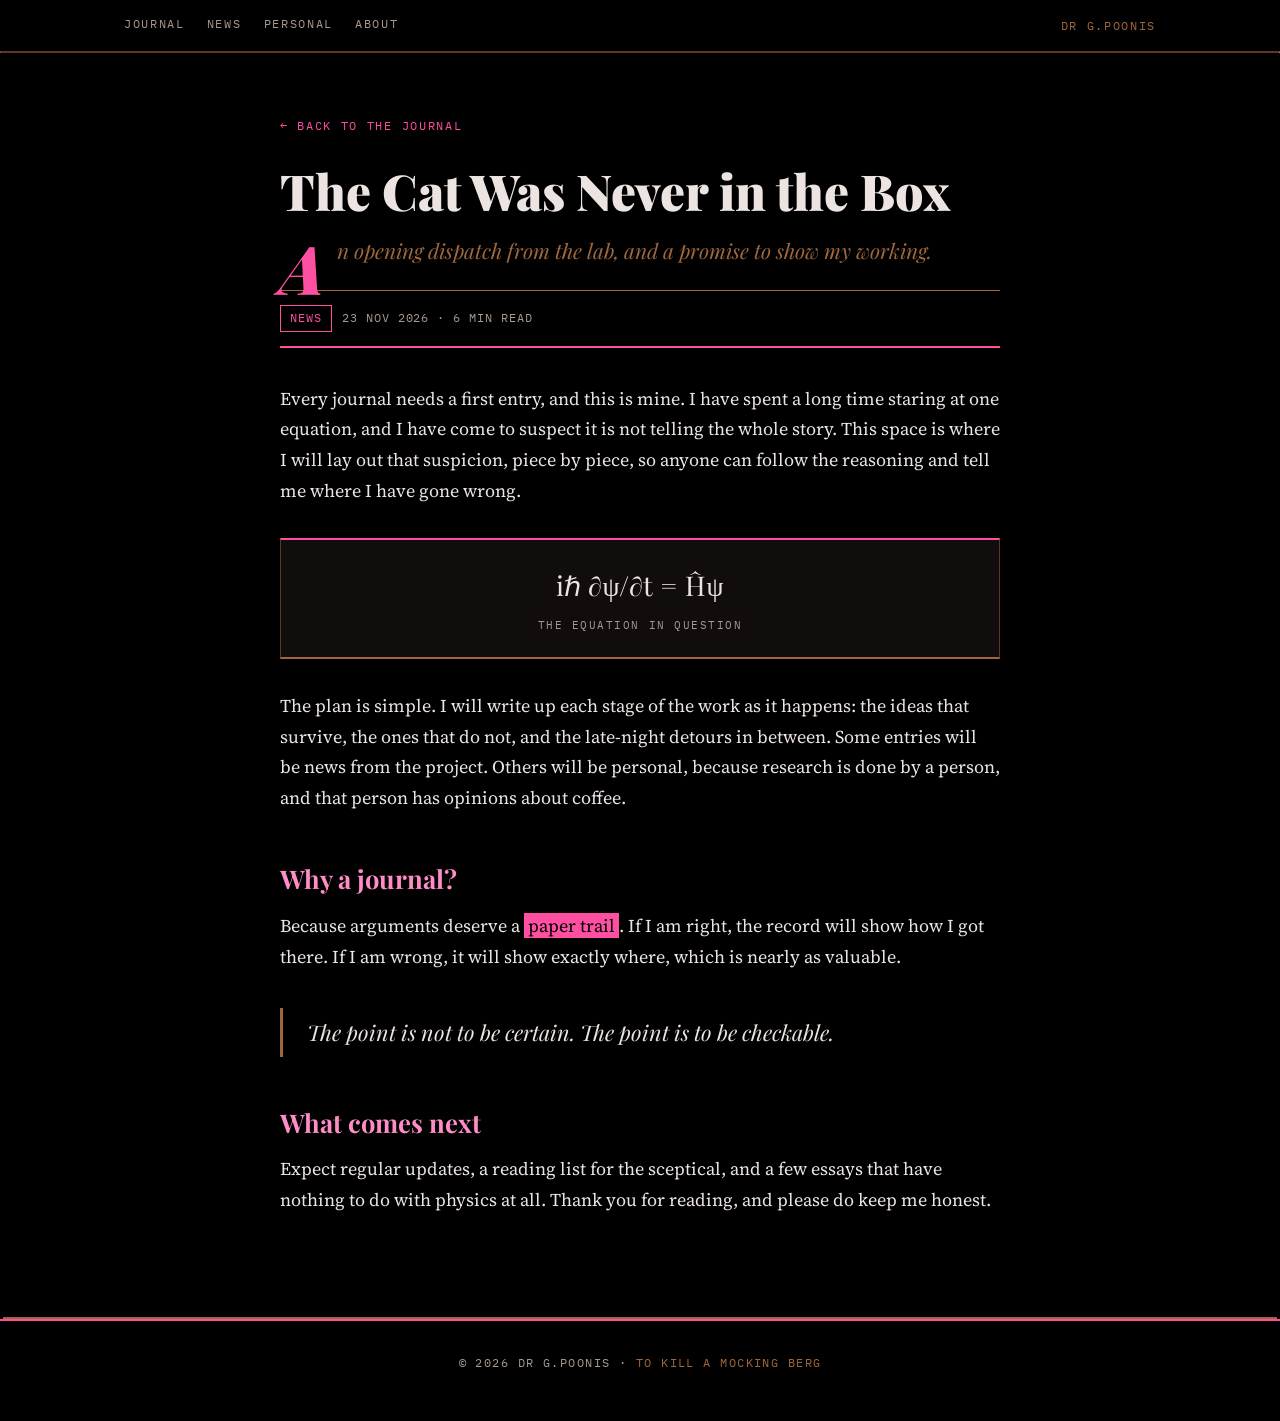
==== post-1.html @ e2e48cc7 "Add files via upload" ====
<!DOCTYPE html>
<html lang="en">
<head>
  <meta charset="UTF-8">
  <meta name="viewport" content="width=device-width, initial-scale=1">
  <title>The Cat Was Never in the Box | Dr G.Poonis - To Kill a Mocking Berg</title>
  <meta name="description" content="An opening dispatch from the lab.">
  <link rel="preconnect" href="https://fonts.googleapis.com">
  <link rel="preconnect" href="https://fonts.gstatic.com" crossorigin>
  <link href="https://fonts.googleapis.com/css2?family=IBM+Plex+Mono:wght@400;500&family=Playfair+Display:ital,wght@0,700;0,900;1,400&family=Source+Serif+4:ital,wght@0,400;0,600;1,400&display=swap" rel="stylesheet">
  <link rel="stylesheet" href="style.css">
</head>
<body>

  <div class="topbar">
    <div class="wrap">
      <nav>
        <a href="index.html">Journal</a>
        <a href="index.html#posts">News</a>
        <a href="index.html#posts">Personal</a>
        <a href="index.html#about">About</a>
      </nav>
      <span class="date">Dr G.Poonis</span>
    </div>
  </div>
  <hr class="rule thin">

  <main class="wrap">
    <article class="article">
      <a class="back" href="index.html">&larr; Back to the journal</a>

      <h1>The Cat Was Never in the Box</h1>
      <p class="lede">An opening dispatch from the lab, and a promise to show my working.</p>

      <div class="meta byline"><span class="tag news">News</span>23 Nov 2026 &middot; 6 min read</div>

      <!-- NOTE: This is placeholder text. Replace it with your own writing. -->
      <p>Every journal needs a first entry, and this is mine. I have spent a long time staring at one equation, and I have come to suspect it is not telling the whole story. This space is where I will lay out that suspicion, piece by piece, so anyone can follow the reasoning and tell me where I have gone wrong.</p>

      <div class="equation">
        i&hbar; &part;&psi;/&part;t = Ĥ&psi;
        <small>The equation in question</small>
      </div>

      <p>The plan is simple. I will write up each stage of the work as it happens: the ideas that survive, the ones that do not, and the late-night detours in between. Some entries will be news from the project. Others will be personal, because research is done by a person, and that person has opinions about coffee.</p>

      <h2>Why a journal?</h2>

      <p>Because arguments deserve a <mark>paper trail</mark>. If I am right, the record will show how I got there. If I am wrong, it will show exactly where, which is nearly as valuable.</p>

      <blockquote>
        The point is not to be certain. The point is to be checkable.
      </blockquote>

      <h2>What comes next</h2>

      <p>Expect regular updates, a reading list for the sceptical, and a few essays that have nothing to do with physics at all. Thank you for reading, and please do keep me honest.</p>
    </article>
  </main>

  <footer>
    <div class="wrap">
      &copy; <span id="year"></span> Dr G.Poonis &middot; <a href="index.html">To Kill a Mocking Berg</a>
    </div>
  </footer>

  <script>document.getElementById('year').textContent = new Date().getFullYear();</script>
</body>
</html>
---- style.css ----
:root {
  --bg: #000000;
  --bg-soft: #0c0a0a;
  --panel: #120d0d;
  --text: #ece4e1;
  --muted: #a8998f;
  --pink: #ff4fa3;
  --pink-soft: #ff8cc6;
  --brown: #a0673c;
  --brown-deep: #5c3a21;
  --serif: "Playfair Display", Georgia, "Times New Roman", serif;
  --body: "Source Serif 4", Georgia, serif;
  --mono: "IBM Plex Mono", ui-monospace, Menlo, Consolas, monospace;
}

* { box-sizing: border-box; }

html { scroll-behavior: smooth; }

body {
  margin: 0;
  background: var(--bg);
  color: var(--text);
  font-family: var(--body);
  font-size: 18px;
  line-height: 1.7;
  -webkit-font-smoothing: antialiased;
}

a { color: var(--pink); text-decoration: none; }
a:hover { color: var(--pink-soft); }

::selection { background: var(--pink); color: #000; }

.wrap { max-width: 1080px; margin: 0 auto; padding: 0 24px; }

/* ---------- top bar ---------- */
.topbar {
  border-bottom: 1px solid var(--brown-deep);
  font-family: var(--mono);
  font-size: 12px;
  letter-spacing: 0.14em;
  text-transform: uppercase;
}
.topbar .wrap {
  display: flex;
  justify-content: space-between;
  align-items: center;
  padding-top: 14px;
  padding-bottom: 14px;
  gap: 16px;
  flex-wrap: wrap;
}
.topbar nav { display: flex; gap: 22px; flex-wrap: wrap; }
.topbar nav a { color: var(--muted); padding-bottom: 2px; border-bottom: 1px solid transparent; }
.topbar nav a:hover,
.topbar nav a.active { color: var(--pink); border-bottom-color: var(--pink); }
.topbar .date { color: var(--brown); }

/* ---------- masthead ---------- */
.masthead { text-align: center; padding: 64px 0 40px; }
.masthead h1 {
  font-family: var(--serif);
  font-weight: 900;
  font-size: clamp(2.2rem, 6vw, 4.2rem);
  line-height: 1.1;
  margin: 0;
  letter-spacing: -0.01em;
}
.masthead h1 .author { color: var(--pink); }
.masthead h1 .dash { color: var(--brown); margin: 0 0.15em; }
.masthead .subtitle {
  font-family: var(--serif);
  font-style: italic;
  font-size: clamp(1.1rem, 2.4vw, 1.5rem);
  color: var(--brown);
  margin: 14px 0 0;
}

.rule {
  height: 7px;
  border-top: 2px solid var(--pink);
  border-bottom: 1px solid var(--brown);
  margin: 0;
}
.rule.thin { height: 0; border-top: 1px solid var(--brown-deep); border-bottom: 0; }

/* ---------- layout ---------- */
.layout {
  display: grid;
  grid-template-columns: minmax(0, 1fr) 280px;
  gap: 56px;
  padding: 48px 0 72px;
}

.section-label {
  font-family: var(--mono);
  font-size: 12px;
  letter-spacing: 0.18em;
  text-transform: uppercase;
  color: var(--pink);
  margin: 0 0 20px;
  display: flex;
  align-items: center;
  gap: 14px;
}
.section-label::after { content: ""; flex: 1; height: 1px; background: var(--brown-deep); }

/* ---------- featured ---------- */
.featured {
  border: 1px solid var(--brown-deep);
  border-left: 4px solid var(--pink);
  background: linear-gradient(135deg, var(--panel), var(--bg));
  padding: 32px;
  margin-bottom: 48px;
}
.featured h2 {
  font-family: var(--serif);
  font-size: clamp(1.6rem, 3.4vw, 2.3rem);
  line-height: 1.2;
  margin: 8px 0 14px;
}
.featured h2 a { color: var(--text); }
.featured h2 a:hover { color: var(--pink); }

.meta {
  font-family: var(--mono);
  font-size: 12px;
  letter-spacing: 0.08em;
  text-transform: uppercase;
  color: var(--muted);
}
.tag {
  display: inline-block;
  padding: 2px 9px;
  border: 1px solid var(--brown);
  color: var(--brown);
  margin-right: 10px;
}
.tag.news { border-color: var(--pink); color: var(--pink); }

.readmore {
  display: inline-block;
  margin-top: 6px;
  font-family: var(--mono);
  font-size: 13px;
  letter-spacing: 0.1em;
  text-transform: uppercase;
  border-bottom: 1px solid var(--pink);
  padding-bottom: 2px;
}

/* ---------- filters ---------- */
.filters { display: flex; gap: 10px; margin-bottom: 8px; flex-wrap: wrap; }
.filters button {
  background: transparent;
  color: var(--muted);
  border: 1px solid var(--brown-deep);
  font-family: var(--mono);
  font-size: 12px;
  letter-spacing: 0.1em;
  text-transform: uppercase;
  padding: 7px 14px;
  cursor: pointer;
  transition: all 0.15s;
}
.filters button:hover { border-color: var(--pink); color: var(--pink); }
.filters button.on { background: var(--pink); border-color: var(--pink); color: #000; }

/* ---------- post list ---------- */
.post {
  padding: 28px 0;
  border-bottom: 1px solid var(--brown-deep);
}
.post:last-child { border-bottom: 0; }
.post h3 {
  font-family: var(--serif);
  font-size: 1.55rem;
  line-height: 1.25;
  margin: 10px 0 8px;
}
.post h3 a { color: var(--text); }
.post h3 a:hover { color: var(--pink); }
.post p { margin: 0; color: #cfc4bf; }
.post[hidden] { display: none; }

/* ---------- sidebar ---------- */
.side-block {
  border-top: 2px solid var(--pink);
  border-bottom: 1px solid var(--brown);
  padding: 20px 0 22px;
  margin-bottom: 32px;
}
.side-block h4 {
  font-family: var(--mono);
  font-size: 12px;
  letter-spacing: 0.18em;
  text-transform: uppercase;
  color: var(--brown);
  margin: 0 0 12px;
}
.side-block p { font-size: 15px; margin: 0; color: #cfc4bf; line-height: 1.6; }
.side-block ul { list-style: none; margin: 0; padding: 0; font-size: 15px; }
.side-block li { padding: 7px 0; border-bottom: 1px dashed var(--brown-deep); }
.side-block li:last-child { border-bottom: 0; }
.side-block li span { float: right; color: var(--brown); font-family: var(--mono); font-size: 12px; }

/* ---------- article page ---------- */
.article { max-width: 720px; margin: 0 auto; padding: 56px 0 80px; }
.article .back {
  font-family: var(--mono);
  font-size: 12px;
  letter-spacing: 0.14em;
  text-transform: uppercase;
}
.article h1 {
  font-family: var(--serif);
  font-weight: 900;
  font-size: clamp(2rem, 5vw, 3.1rem);
  line-height: 1.15;
  margin: 22px 0 14px;
}
.article .lede {
  font-family: var(--serif);
  font-style: italic;
  font-size: 1.3rem;
  color: var(--brown);
  margin: 0 0 22px;
}
.article .byline { padding: 14px 0; border-top: 1px solid var(--brown); border-bottom: 2px solid var(--pink); margin-bottom: 36px; }
.article h2 {
  font-family: var(--serif);
  font-size: 1.6rem;
  margin: 44px 0 10px;
  color: var(--pink-soft);
}
.article p { margin: 0 0 1.3em; }
.article p:first-of-type::first-letter {
  font-family: var(--serif);
  font-weight: 900;
  float: left;
  font-size: 4.2rem;
  line-height: 0.85;
  padding: 6px 12px 0 0;
  color: var(--pink);
}
.article blockquote {
  margin: 36px 0;
  padding: 6px 0 6px 24px;
  border-left: 3px solid var(--brown);
  font-family: var(--serif);
  font-style: italic;
  font-size: 1.35rem;
  color: var(--text);
}
.article mark { background: var(--pink); color: #000; padding: 0 4px; }
.equation {
  text-align: center;
  font-family: var(--serif);
  font-size: 1.7rem;
  padding: 22px;
  margin: 32px 0;
  border: 1px solid var(--brown-deep);
  border-top: 2px solid var(--pink);
  border-bottom: 2px solid var(--brown);
  background: var(--panel);
}
.equation small { display: block; font-family: var(--mono); font-size: 11px; letter-spacing: 0.14em; text-transform: uppercase; color: var(--muted); margin-top: 8px; }
.equation s { color: var(--brown); text-decoration-color: var(--pink); text-decoration-thickness: 2px; }

/* ---------- footer ---------- */
footer {
  border-top: 2px solid var(--pink);
  box-shadow: 0 -5px 0 -3px var(--brown);
  padding: 32px 0 48px;
  text-align: center;
  font-family: var(--mono);
  font-size: 12px;
  letter-spacing: 0.12em;
  text-transform: uppercase;
  color: var(--muted);
}
footer a { color: var(--brown); }
footer a:hover { color: var(--pink); }

/* ---------- responsive ---------- */
@media (max-width: 860px) {
  .layout { grid-template-columns: 1fr; gap: 24px; }
  .masthead { padding: 44px 0 30px; }
  .featured { padding: 24px 20px; }
  body { font-size: 17px; }
}
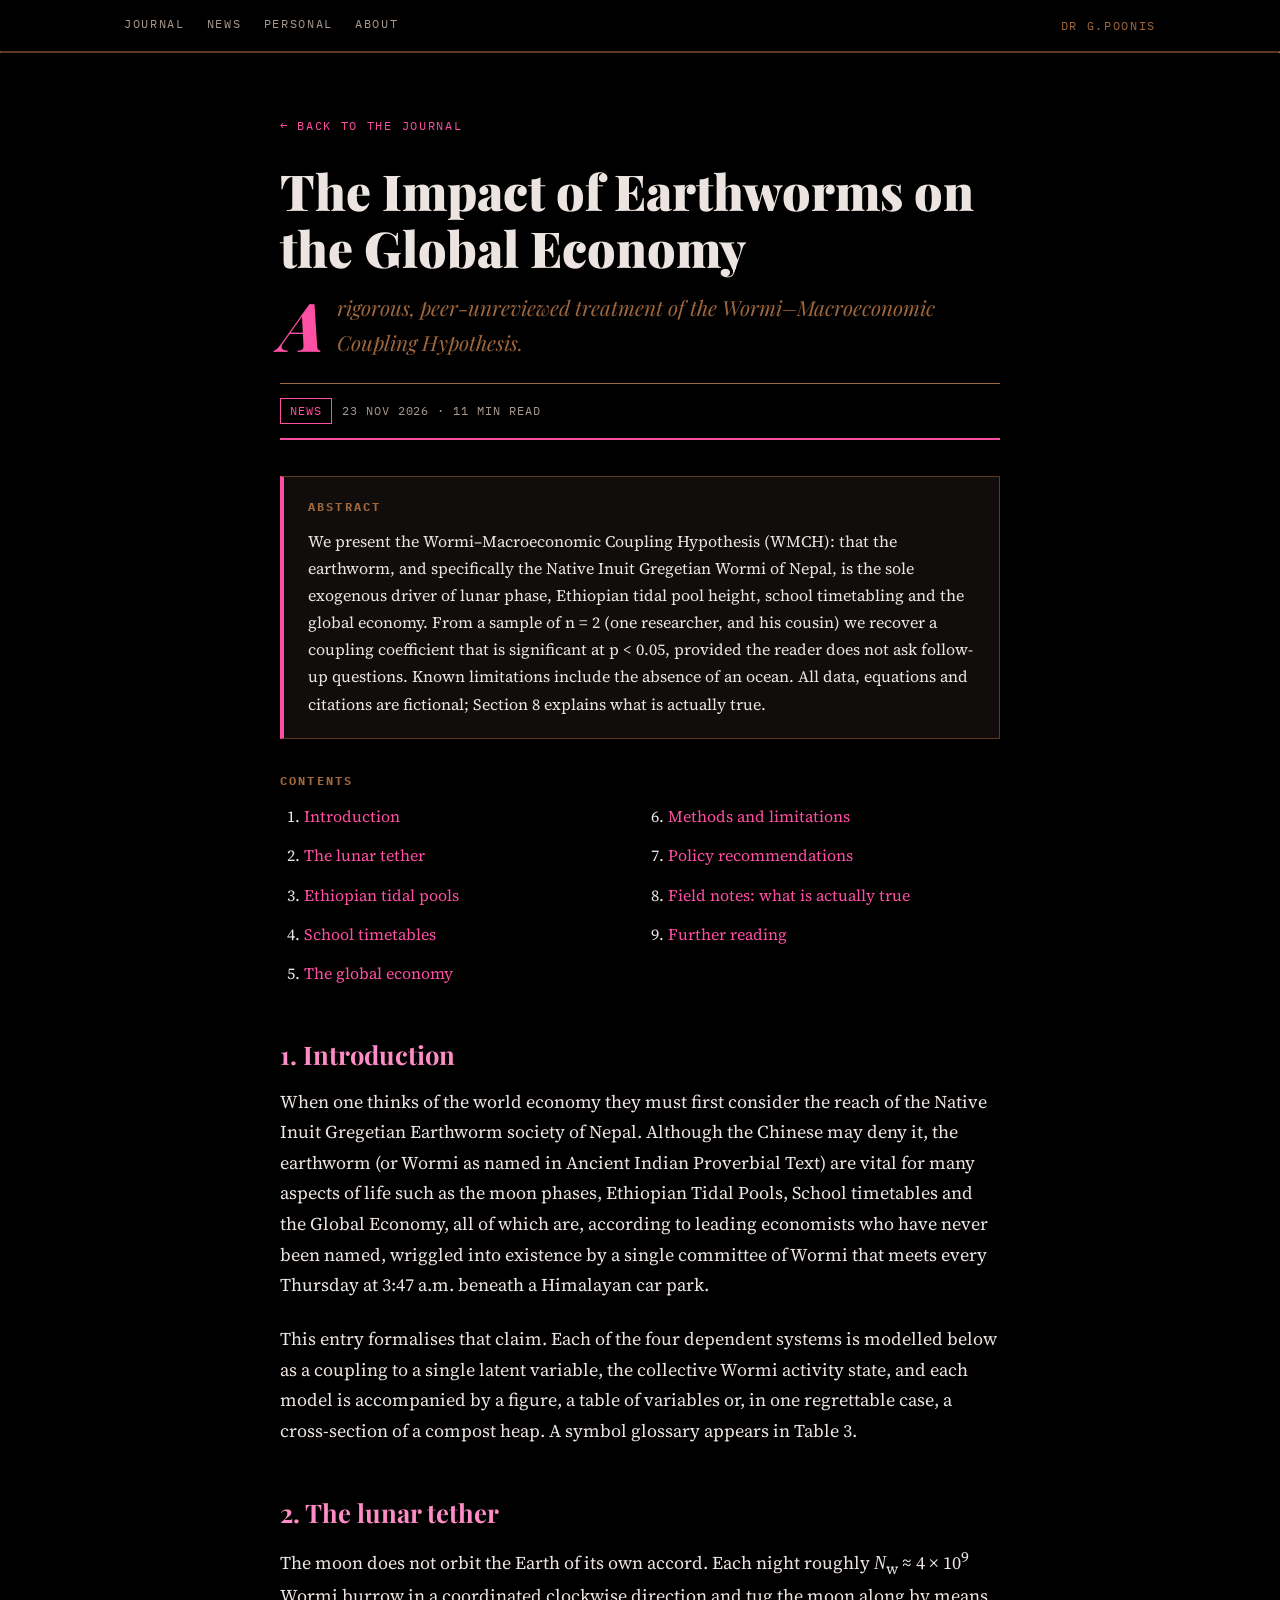
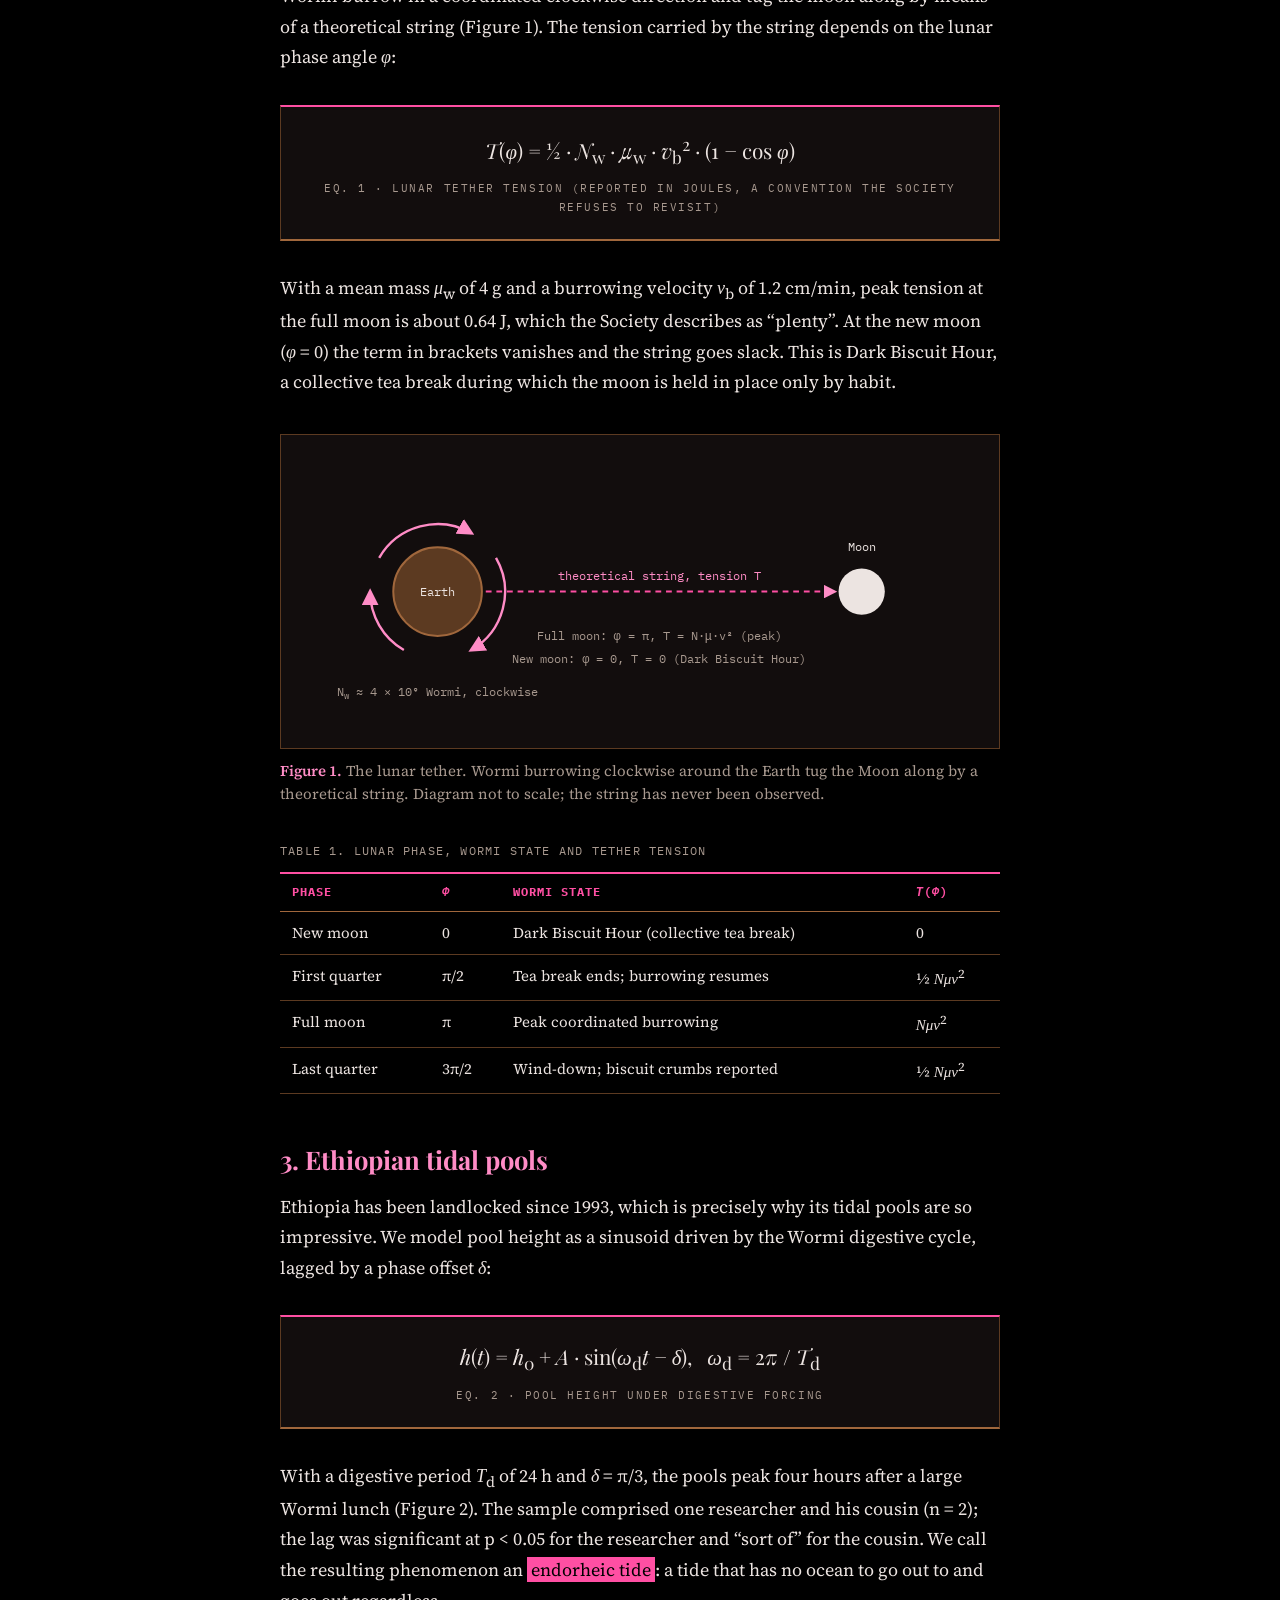
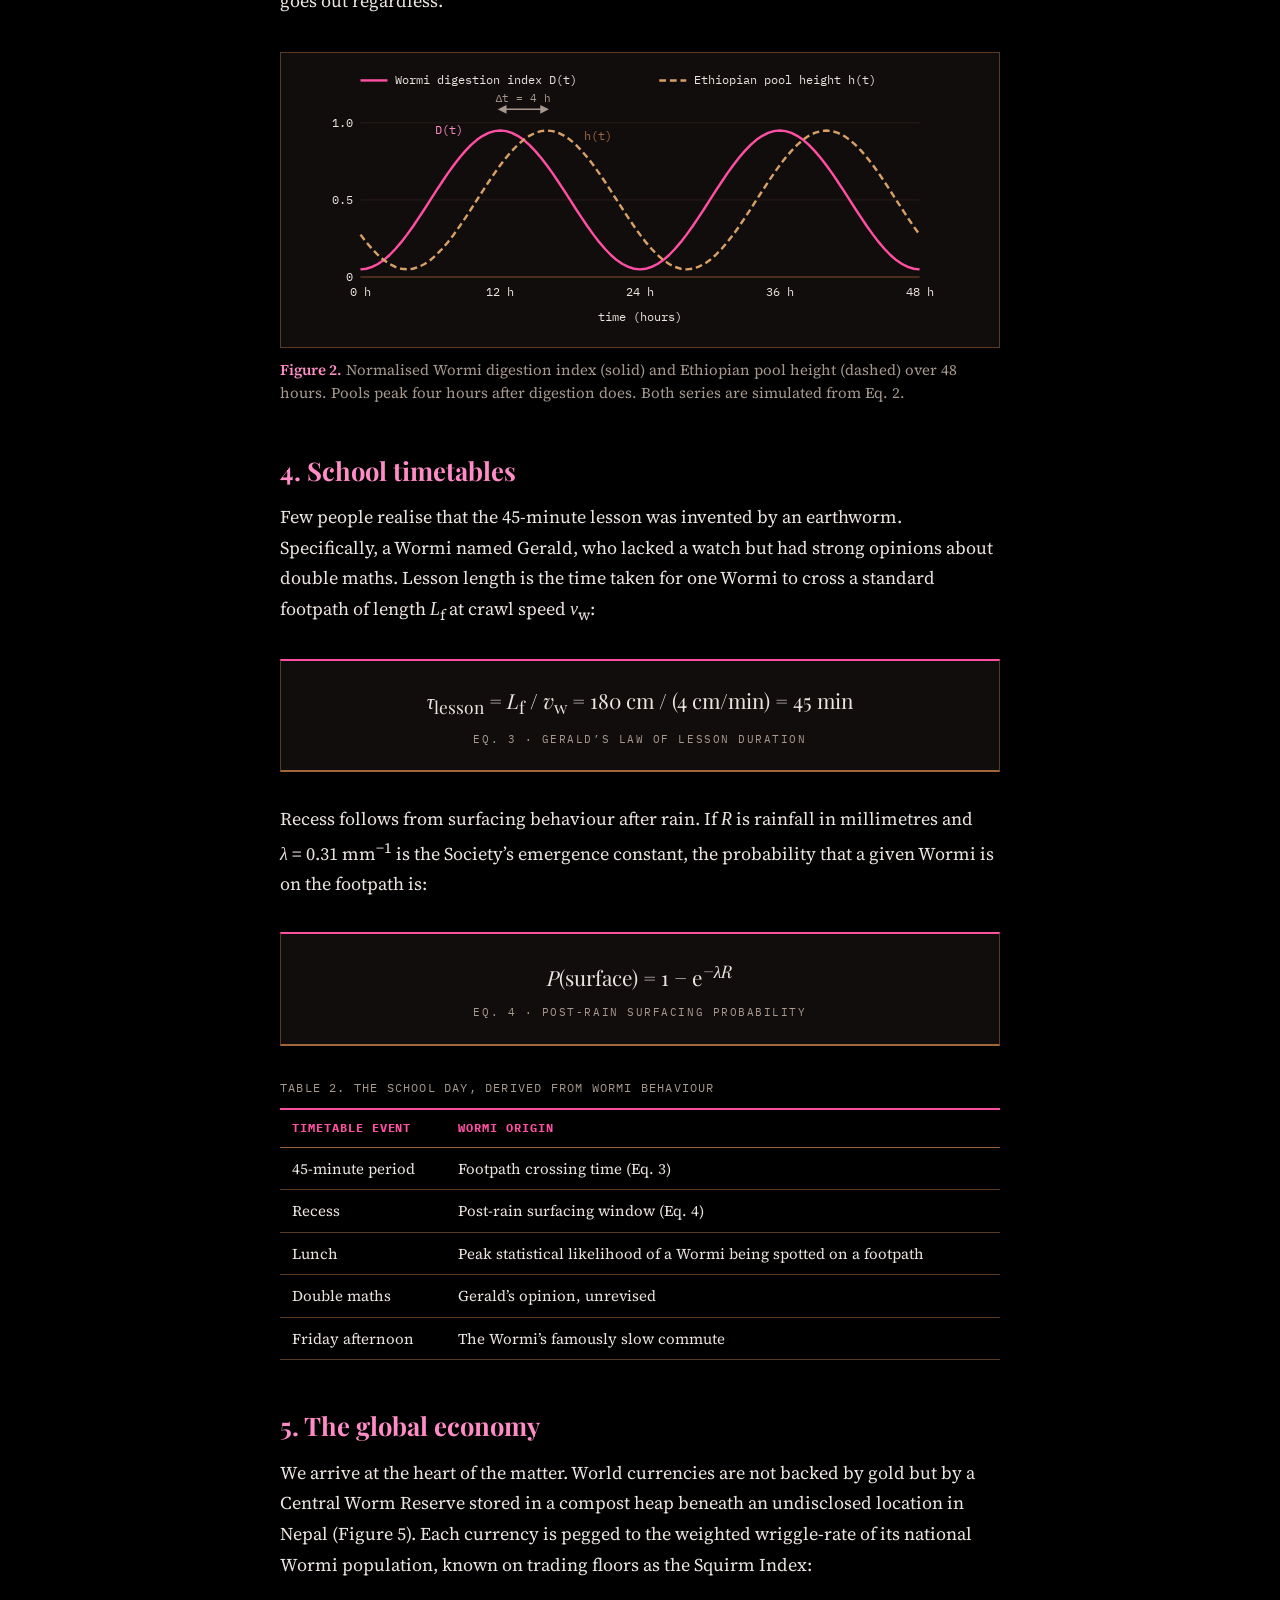
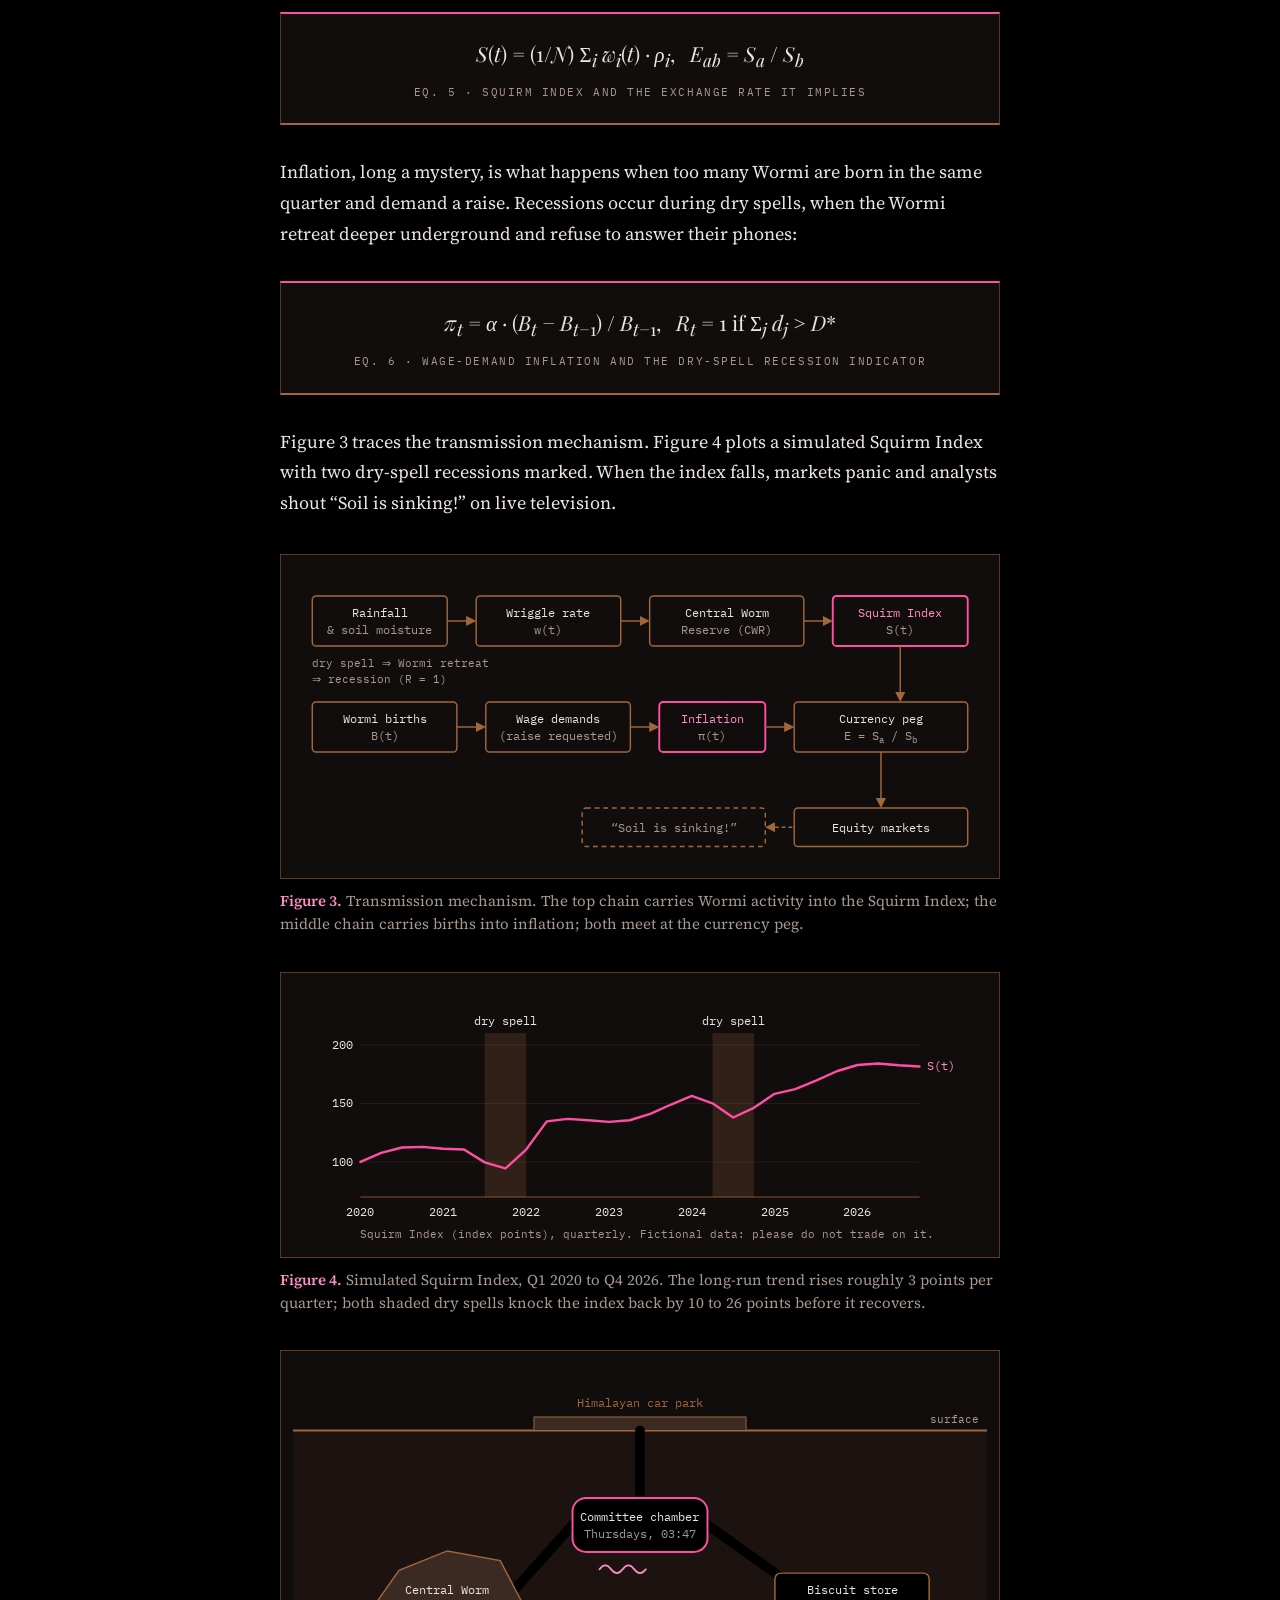
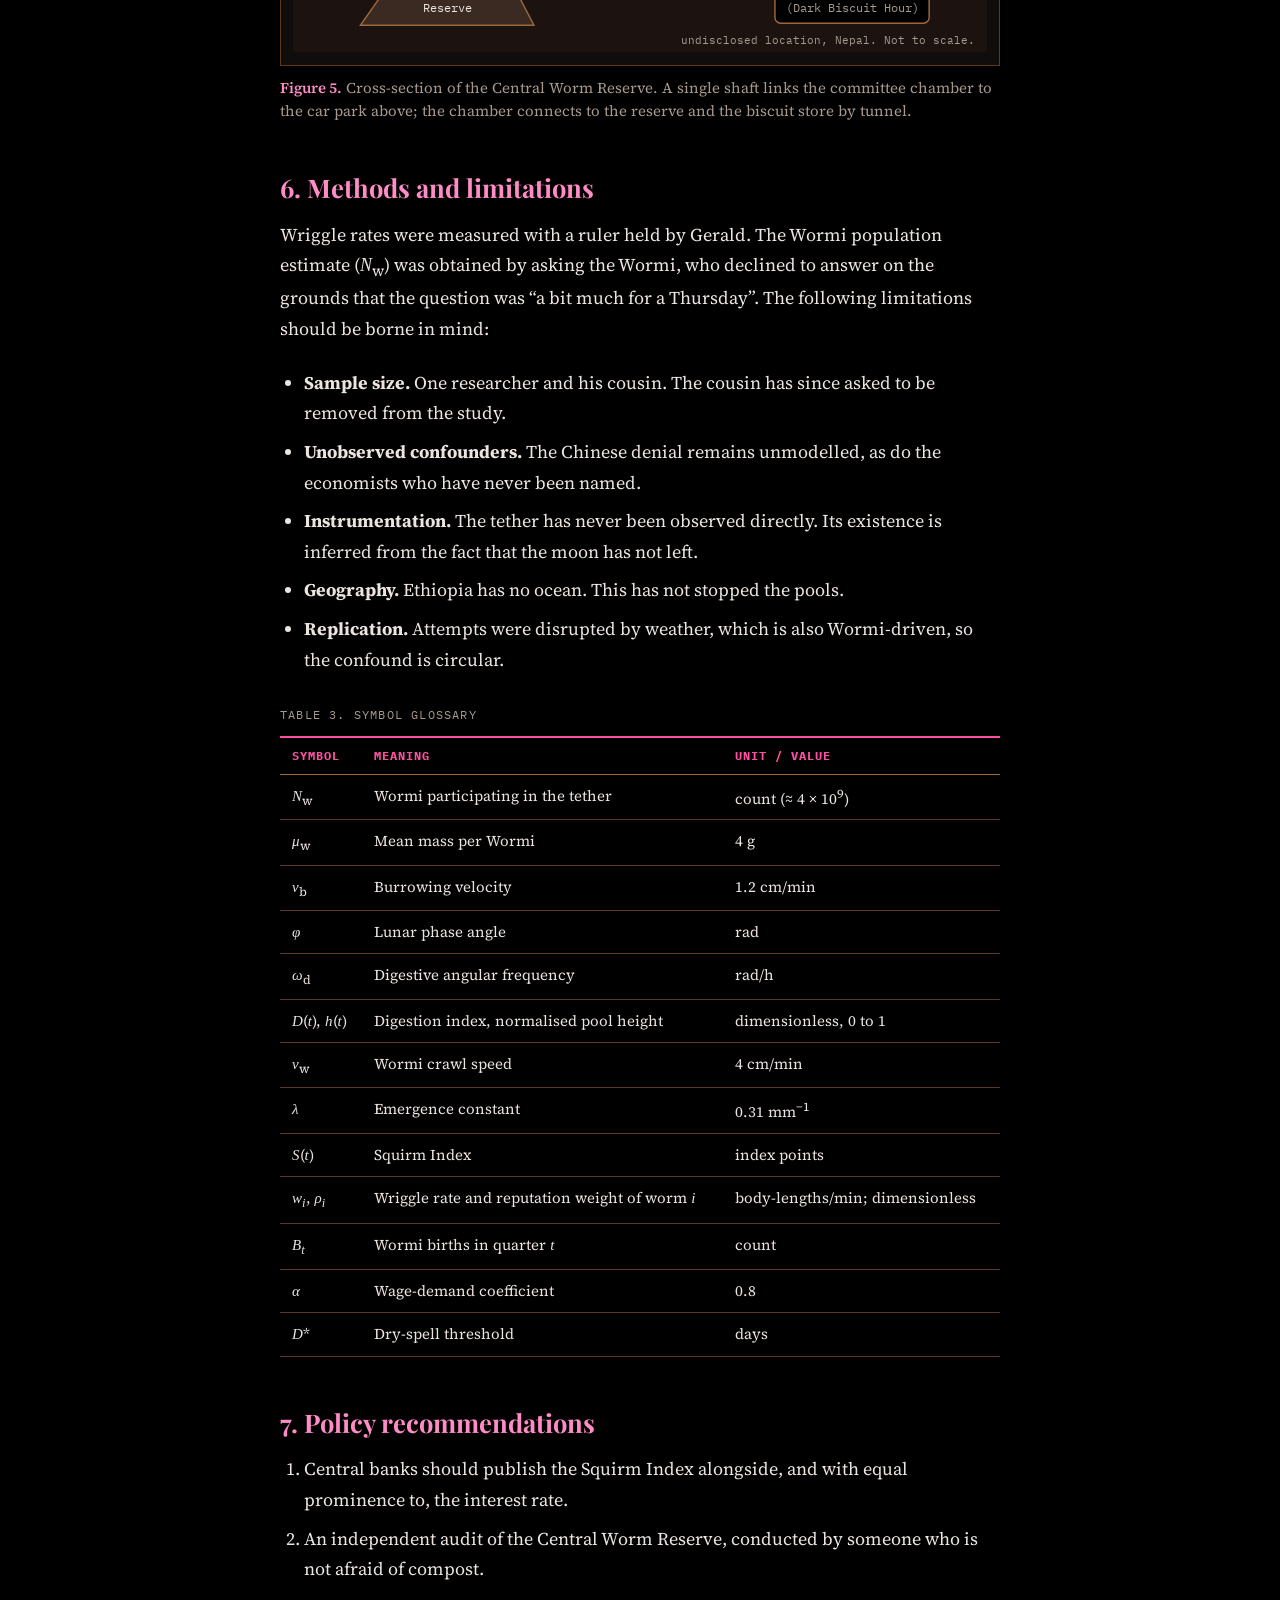
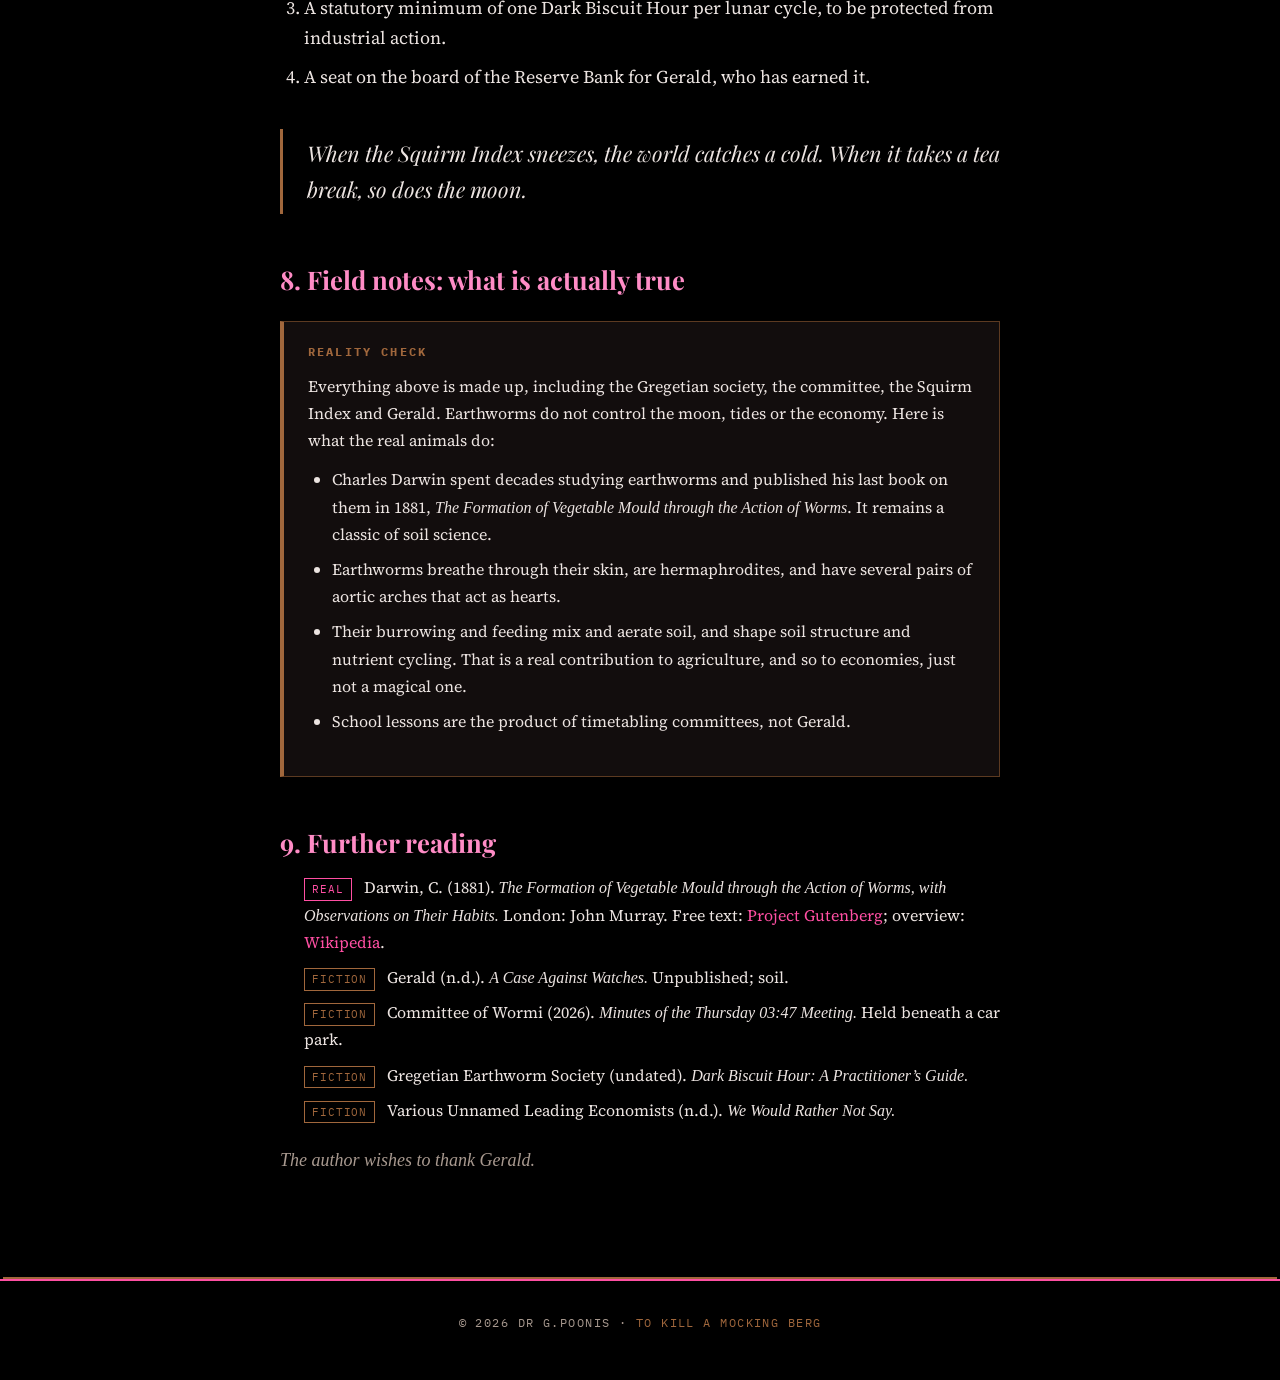
==== commit 8f1d4e79: "Replace placeholder entry with technical earthworm economy article - post-1.html: new article "The I" ====
--- a/post-1.html
+++ b/post-1.html
@@ -3,8 +3,8 @@
 <head>
   <meta charset="UTF-8">
   <meta name="viewport" content="width=device-width, initial-scale=1">
-  <title>The Cat Was Never in the Box | Dr G.Poonis - To Kill a Mocking Berg</title>
-  <meta name="description" content="An opening dispatch from the lab.">
+  <title>The Impact of Earthworms on the Global Economy | Dr G.Poonis - To Kill a Mocking Berg</title>
+  <meta name="description" content="A rigorous, peer-unreviewed treatment of the Wormi-Macroeconomic Coupling Hypothesis, with equations, diagrams and one very patient researcher.">
   <link rel="preconnect" href="https://fonts.googleapis.com">
   <link rel="preconnect" href="https://fonts.gstatic.com" crossorigin>
   <link href="https://fonts.googleapis.com/css2?family=IBM+Plex+Mono:wght@400;500&family=Playfair+Display:ital,wght@0,700;0,900;1,400&family=Source+Serif+4:ital,wght@0,400;0,600;1,400&display=swap" rel="stylesheet">
@@ -29,32 +29,379 @@
     <article class="article">
       <a class="back" href="index.html">&larr; Back to the journal</a>
 
-      <h1>The Cat Was Never in the Box</h1>
-      <p class="lede">An opening dispatch from the lab, and a promise to show my working.</p>
-
-      <div class="meta byline"><span class="tag news">News</span>23 Nov 2026 &middot; 6 min read</div>
-
-      <!-- NOTE: This is placeholder text. Replace it with your own writing. -->
-      <p>Every journal needs a first entry, and this is mine. I have spent a long time staring at one equation, and I have come to suspect it is not telling the whole story. This space is where I will lay out that suspicion, piece by piece, so anyone can follow the reasoning and tell me where I have gone wrong.</p>
-
-      <div class="equation">
-        i&hbar; &part;&psi;/&part;t = Ĥ&psi;
-        <small>The equation in question</small>
-      </div>
-
-      <p>The plan is simple. I will write up each stage of the work as it happens: the ideas that survive, the ones that do not, and the late-night detours in between. Some entries will be news from the project. Others will be personal, because research is done by a person, and that person has opinions about coffee.</p>
-
-      <h2>Why a journal?</h2>
-
-      <p>Because arguments deserve a <mark>paper trail</mark>. If I am right, the record will show how I got there. If I am wrong, it will show exactly where, which is nearly as valuable.</p>
+      <h1>The Impact of Earthworms on the Global Economy</h1>
+      <p class="lede">A rigorous, peer-unreviewed treatment of the Wormi&ndash;Macroeconomic Coupling Hypothesis.</p>
+
+      <div class="meta byline"><span class="tag news">News</span>23 Nov 2026 &middot; 11 min read</div>
+
+      <div class="abstract">
+        <h3>Abstract</h3>
+        <p class="plain">We present the Wormi&ndash;Macroeconomic Coupling Hypothesis (WMCH): that the earthworm, and specifically the Native Inuit Gregetian Wormi of Nepal, is the sole exogenous driver of lunar phase, Ethiopian tidal pool height, school timetabling and the global economy. From a sample of n&nbsp;=&nbsp;2 (one researcher, and his cousin) we recover a coupling coefficient that is significant at p&nbsp;&lt;&nbsp;0.05, provided the reader does not ask follow-up questions. Known limitations include the absence of an ocean. All data, equations and citations are fictional; Section&nbsp;8 explains what is actually true.</p>
+      </div>
+
+      <nav class="toc" aria-label="Contents">
+        <h3>Contents</h3>
+        <ol>
+          <li><a href="#s1">Introduction</a></li>
+          <li><a href="#s2">The lunar tether</a></li>
+          <li><a href="#s3">Ethiopian tidal pools</a></li>
+          <li><a href="#s4">School timetables</a></li>
+          <li><a href="#s5">The global economy</a></li>
+          <li><a href="#s6">Methods and limitations</a></li>
+          <li><a href="#s7">Policy recommendations</a></li>
+          <li><a href="#s8">Field notes: what is actually true</a></li>
+          <li><a href="#s9">Further reading</a></li>
+        </ol>
+      </nav>
+
+      <h2 id="s1">1. Introduction</h2>
+
+      <p>When one thinks of the world economy they must first consider the reach of the Native Inuit Gregetian Earthworm society of Nepal. Although the Chinese may deny it, the earthworm (or Wormi as named in Ancient Indian Proverbial Text) are vital for many aspects of life such as the moon phases, Ethiopian Tidal Pools, School timetables and the Global Economy, all of which are, according to leading economists who have never been named, wriggled into existence by a single committee of Wormi that meets every Thursday at 3:47&nbsp;a.m. beneath a Himalayan car park.</p>
+
+      <p>This entry formalises that claim. Each of the four dependent systems is modelled below as a coupling to a single latent variable, the collective Wormi activity state, and each model is accompanied by a figure, a table of variables or, in one regrettable case, a cross-section of a compost heap. A symbol glossary appears in Table&nbsp;3.</p>
+
+      <h2 id="s2">2. The lunar tether</h2>
+
+      <p>The moon does not orbit the Earth of its own accord. Each night roughly <i>N</i><sub>w</sub>&nbsp;&asymp;&nbsp;4&nbsp;&times;&nbsp;10<sup>9</sup> Wormi burrow in a coordinated clockwise direction and tug the moon along by means of a theoretical string (Figure&nbsp;1). The tension carried by the string depends on the lunar phase angle <i>&phi;</i>:</p>
+
+      <div class="equation tech">
+        <i>T</i>(<i>&phi;</i>) = &frac12; &middot; <i>N</i><sub>w</sub> &middot; <i>&mu;</i><sub>w</sub> &middot; <i>v</i><sub>b</sub><sup>2</sup> &middot; (1 &minus; cos <i>&phi;</i>)
+        <small>Eq. 1 &middot; Lunar tether tension (reported in joules, a convention the Society refuses to revisit)</small>
+      </div>
+
+      <p>With a mean mass <i>&mu;</i><sub>w</sub> of 4&nbsp;g and a burrowing velocity <i>v</i><sub>b</sub> of 1.2&nbsp;cm/min, peak tension at the full moon is about 0.64&nbsp;J, which the Society describes as &ldquo;plenty&rdquo;. At the new moon (<i>&phi;</i>&nbsp;=&nbsp;0) the term in brackets vanishes and the string goes slack. This is Dark Biscuit Hour, a collective tea break during which the moon is held in place only by habit.</p>
+
+      <figure class="fig">
+        <div class="fig-scroll">
+          <svg viewBox="0 0 720 300" role="img" aria-labelledby="f1t f1d">
+            <title id="f1t">Figure 1: The lunar tether</title>
+            <desc id="f1d">Diagram of Earth on the left surrounded by three clockwise arrows representing burrowing worms, connected to the Moon on the right by a dashed line representing a theoretical string. Notes state that tension is maximal at the full moon and zero at the new moon.</desc>
+            <defs>
+              <marker id="f1a" viewBox="0 0 10 10" refX="8" refY="5" markerWidth="7" markerHeight="7" orient="auto-start-reverse"><path d="M0 0L10 5L0 10z" fill="#ff8cc6"/></marker>
+            </defs>
+            <circle cx="150" cy="150" r="46" fill="#5c3a21" stroke="#a0673c" stroke-width="2"/>
+            <text x="150" y="155" text-anchor="middle">Earth</text>
+            <path d="M 89.4 115 A 70 70 0 0 1 185 89.4" fill="none" stroke="#ff8cc6" stroke-width="2.5" marker-end="url(#f1a)"/>
+            <path d="M 210.6 115 A 70 70 0 0 1 185 210.6" fill="none" stroke="#ff8cc6" stroke-width="2.5" marker-end="url(#f1a)"/>
+            <path d="M 115 210.6 A 70 70 0 0 1 80 150" fill="none" stroke="#ff8cc6" stroke-width="2.5" marker-end="url(#f1a)"/>
+            <text x="150" y="258" text-anchor="middle" class="m">N<tspan dy="3" font-size="9">w</tspan><tspan dy="-3"> &#8776; 4 &#215; 10&#8313; Wormi, clockwise</tspan></text>
+            <line x1="200" y1="150" x2="562" y2="150" stroke="#ff4fa3" stroke-width="2" stroke-dasharray="6 5" marker-end="url(#f1a)"/>
+            <text x="380" y="138" text-anchor="middle" class="p">theoretical string, tension T</text>
+            <circle cx="590" cy="150" r="24" fill="#ece4e1"/>
+            <text x="590" y="108" text-anchor="middle">Moon</text>
+            <text x="380" y="200" text-anchor="middle" class="m">Full moon: &#966; = &#960;, T = N&#183;&#956;&#183;v&#178; (peak)</text>
+            <text x="380" y="224" text-anchor="middle" class="m">New moon: &#966; = 0, T = 0 (Dark Biscuit Hour)</text>
+          </svg>
+        </div>
+        <figcaption><b>Figure 1.</b> The lunar tether. Wormi burrowing clockwise around the Earth tug the Moon along by a theoretical string. Diagram not to scale; the string has never been observed.</figcaption>
+      </figure>
+
+      <div class="table-wrap">
+        <table>
+          <caption>Table 1. Lunar phase, Wormi state and tether tension</caption>
+          <thead><tr><th>Phase</th><th><i>&phi;</i></th><th>Wormi state</th><th><i>T</i>(<i>&phi;</i>)</th></tr></thead>
+          <tbody>
+            <tr><td>New moon</td><td>0</td><td>Dark Biscuit Hour (collective tea break)</td><td>0</td></tr>
+            <tr><td>First quarter</td><td>&pi;/2</td><td>Tea break ends; burrowing resumes</td><td>&frac12; <i>N&mu;v</i><sup>2</sup></td></tr>
+            <tr><td>Full moon</td><td>&pi;</td><td>Peak coordinated burrowing</td><td><i>N&mu;v</i><sup>2</sup></td></tr>
+            <tr><td>Last quarter</td><td>3&pi;/2</td><td>Wind-down; biscuit crumbs reported</td><td>&frac12; <i>N&mu;v</i><sup>2</sup></td></tr>
+          </tbody>
+        </table>
+      </div>
+
+      <h2 id="s3">3. Ethiopian tidal pools</h2>
+
+      <p>Ethiopia has been landlocked since 1993, which is precisely why its tidal pools are so impressive. We model pool height as a sinusoid driven by the Wormi digestive cycle, lagged by a phase offset <i>&delta;</i>:</p>
+
+      <div class="equation tech">
+        <i>h</i>(<i>t</i>) = <i>h</i><sub>0</sub> + <i>A</i> &middot; sin(<i>&omega;</i><sub>d</sub><i>t</i> &minus; <i>&delta;</i>),&nbsp;&nbsp; <i>&omega;</i><sub>d</sub> = 2&pi; / <i>T</i><sub>d</sub>
+        <small>Eq. 2 &middot; Pool height under digestive forcing</small>
+      </div>
+
+      <p>With a digestive period <i>T</i><sub>d</sub> of 24&nbsp;h and <i>&delta;</i>&nbsp;=&nbsp;&pi;/3, the pools peak four hours after a large Wormi lunch (Figure&nbsp;2). The sample comprised one researcher and his cousin (n&nbsp;=&nbsp;2); the lag was significant at p&nbsp;&lt;&nbsp;0.05 for the researcher and &ldquo;sort of&rdquo; for the cousin. We call the resulting phenomenon an <mark>endorheic tide</mark>: a tide that has no ocean to go out to and goes out regardless.</p>
+
+      <figure class="fig">
+        <div class="fig-scroll">
+          <svg viewBox="0 0 720 280" role="img" aria-labelledby="f2t f2d">
+            <title id="f2t">Figure 2: Digestion index and pool height over 48 hours</title>
+            <desc id="f2d">Two sine waves over 48 hours with a 24 hour period. The solid pink wave is the Wormi digestion index. The dashed tan wave is Ethiopian pool height, and it peaks four hours after the digestion index.</desc>
+            <defs>
+              <marker id="f2a" viewBox="0 0 10 10" refX="5" refY="5" markerWidth="6" markerHeight="6" orient="auto-start-reverse"><path d="M0 0L10 5L0 10z" fill="#a8998f"/></marker>
+            </defs>
+            <g stroke="#2a1d17" stroke-width="1">
+              <line x1="70" y1="60" x2="650" y2="60"/>
+              <line x1="70" y1="140" x2="650" y2="140"/>
+            </g>
+            <line x1="70" y1="220" x2="650" y2="220" stroke="#5c3a21" stroke-width="1.5"/>
+            <g class="m" text-anchor="end">
+              <text x="62" y="64">1.0</text>
+              <text x="62" y="144">0.5</text>
+              <text x="62" y="224">0</text>
+            </g>
+            <g class="m" text-anchor="middle">
+              <text x="70" y="240">0 h</text>
+              <text x="215" y="240">12 h</text>
+              <text x="360" y="240">24 h</text>
+              <text x="505" y="240">36 h</text>
+              <text x="650" y="240">48 h</text>
+              <text x="360" y="266">time (hours)</text>
+            </g>
+            <polyline fill="none" stroke="#ff4fa3" stroke-width="2.5" stroke-linejoin="round" points="70.0,212.0 76.0,211.4 82.1,209.5 88.1,206.5 94.2,202.4 100.2,197.1 106.2,190.9 112.3,183.8 118.3,176.0 124.4,167.6 130.4,158.6 136.5,149.4 142.5,140.0 148.5,130.6 154.6,121.4 160.6,112.4 166.7,104.0 172.7,96.2 178.8,89.1 184.8,82.9 190.8,77.6 196.9,73.5 202.9,70.5 209.0,68.6 215.0,68.0 221.0,68.6 227.1,70.5 233.1,73.5 239.2,77.6 245.2,82.9 251.2,89.1 257.3,96.2 263.3,104.0 269.4,112.4 275.4,121.4 281.5,130.6 287.5,140.0 293.5,149.4 299.6,158.6 305.6,167.6 311.7,176.0 317.7,183.8 323.8,190.9 329.8,197.1 335.8,202.4 341.9,206.5 347.9,209.5 354.0,211.4 360.0,212.0 366.0,211.4 372.1,209.5 378.1,206.5 384.2,202.4 390.2,197.1 396.2,190.9 402.3,183.8 408.3,176.0 414.4,167.6 420.4,158.6 426.5,149.4 432.5,140.0 438.5,130.6 444.6,121.4 450.6,112.4 456.7,104.0 462.7,96.2 468.8,89.1 474.8,82.9 480.8,77.6 486.9,73.5 492.9,70.5 499.0,68.6 505.0,68.0 511.0,68.6 517.1,70.5 523.1,73.5 529.2,77.6 535.2,82.9 541.2,89.1 547.3,96.2 553.3,104.0 559.4,112.4 565.4,121.4 571.5,130.6 577.5,140.0 583.5,149.4 589.6,158.6 595.6,167.6 601.7,176.0 607.7,183.8 613.8,190.9 619.8,197.1 625.8,202.4 631.9,206.5 637.9,209.5 644.0,211.4 650.0,212.0"/>
+            <polyline fill="none" stroke="#d9a066" stroke-width="2.5" stroke-dasharray="7 4" stroke-linejoin="round" points="70.0,176.0 76.0,183.8 82.1,190.9 88.1,197.1 94.2,202.4 100.2,206.5 106.2,209.5 112.3,211.4 118.3,212.0 124.4,211.4 130.4,209.5 136.5,206.5 142.5,202.4 148.5,197.1 154.6,190.9 160.6,183.8 166.7,176.0 172.7,167.6 178.8,158.6 184.8,149.4 190.8,140.0 196.9,130.6 202.9,121.4 209.0,112.4 215.0,104.0 221.0,96.2 227.1,89.1 233.1,82.9 239.2,77.6 245.2,73.5 251.2,70.5 257.3,68.6 263.3,68.0 269.4,68.6 275.4,70.5 281.5,73.5 287.5,77.6 293.5,82.9 299.6,89.1 305.6,96.2 311.7,104.0 317.7,112.4 323.8,121.4 329.8,130.6 335.8,140.0 341.9,149.4 347.9,158.6 354.0,167.6 360.0,176.0 366.0,183.8 372.1,190.9 378.1,197.1 384.2,202.4 390.2,206.5 396.2,209.5 402.3,211.4 408.3,212.0 414.4,211.4 420.4,209.5 426.5,206.5 432.5,202.4 438.5,197.1 444.6,190.9 450.6,183.8 456.7,176.0 462.7,167.6 468.8,158.6 474.8,149.4 480.8,140.0 486.9,130.6 492.9,121.4 499.0,112.4 505.0,104.0 511.0,96.2 517.1,89.1 523.1,82.9 529.2,77.6 535.2,73.5 541.2,70.5 547.3,68.6 553.3,68.0 559.4,68.6 565.4,70.5 571.5,73.5 577.5,77.6 583.5,82.9 589.6,89.1 595.6,96.2 601.7,104.0 607.7,112.4 613.8,121.4 619.8,130.6 625.8,140.0 631.9,149.4 637.9,158.6 644.0,167.6 650.0,176.0"/>
+            <text x="176" y="72" text-anchor="end" class="p">D(t)</text>
+            <text x="302" y="78" class="b">h(t)</text>
+            <line x1="217" y1="46" x2="261" y2="46" stroke="#a8998f" stroke-width="1.5" marker-start="url(#f2a)" marker-end="url(#f2a)"/>
+            <text x="239" y="38" text-anchor="middle" class="m lg">&#916;t = 4 h</text>
+            <line x1="70" y1="16" x2="98" y2="16" stroke="#ff4fa3" stroke-width="2.5"/>
+            <text x="106" y="20">Wormi digestion index D(t)</text>
+            <line x1="380" y1="16" x2="408" y2="16" stroke="#d9a066" stroke-width="2.5" stroke-dasharray="7 4"/>
+            <text x="416" y="20">Ethiopian pool height h(t)</text>
+          </svg>
+        </div>
+        <figcaption><b>Figure 2.</b> Normalised Wormi digestion index (solid) and Ethiopian pool height (dashed) over 48 hours. Pools peak four hours after digestion does. Both series are simulated from Eq.&nbsp;2.</figcaption>
+      </figure>
+
+      <h2 id="s4">4. School timetables</h2>
+
+      <p>Few people realise that the 45-minute lesson was invented by an earthworm. Specifically, a Wormi named Gerald, who lacked a watch but had strong opinions about double maths. Lesson length is the time taken for one Wormi to cross a standard footpath of length <i>L</i><sub>f</sub> at crawl speed <i>v</i><sub>w</sub>:</p>
+
+      <div class="equation tech">
+        <i>&tau;</i><sub>lesson</sub> = <i>L</i><sub>f</sub> / <i>v</i><sub>w</sub> = 180&nbsp;cm / (4&nbsp;cm/min) = 45&nbsp;min
+        <small>Eq. 3 &middot; Gerald&rsquo;s Law of Lesson Duration</small>
+      </div>
+
+      <p>Recess follows from surfacing behaviour after rain. If <i>R</i> is rainfall in millimetres and <i>&lambda;</i>&nbsp;=&nbsp;0.31&nbsp;mm<sup>&minus;1</sup> is the Society&rsquo;s emergence constant, the probability that a given Wormi is on the footpath is:</p>
+
+      <div class="equation tech">
+        <i>P</i>(surface) = 1 &minus; e<sup>&minus;<i>&lambda;R</i></sup>
+        <small>Eq. 4 &middot; Post-rain surfacing probability</small>
+      </div>
+
+      <div class="table-wrap">
+        <table>
+          <caption>Table 2. The school day, derived from Wormi behaviour</caption>
+          <thead><tr><th>Timetable event</th><th>Wormi origin</th></tr></thead>
+          <tbody>
+            <tr><td>45-minute period</td><td>Footpath crossing time (Eq.&nbsp;3)</td></tr>
+            <tr><td>Recess</td><td>Post-rain surfacing window (Eq.&nbsp;4)</td></tr>
+            <tr><td>Lunch</td><td>Peak statistical likelihood of a Wormi being spotted on a footpath</td></tr>
+            <tr><td>Double maths</td><td>Gerald&rsquo;s opinion, unrevised</td></tr>
+            <tr><td>Friday afternoon</td><td>The Wormi&rsquo;s famously slow commute</td></tr>
+          </tbody>
+        </table>
+      </div>
+
+      <h2 id="s5">5. The global economy</h2>
+
+      <p>We arrive at the heart of the matter. World currencies are not backed by gold but by a Central Worm Reserve stored in a compost heap beneath an undisclosed location in Nepal (Figure&nbsp;5). Each currency is pegged to the weighted wriggle-rate of its national Wormi population, known on trading floors as the Squirm Index:</p>
+
+      <div class="equation tech">
+        <i>S</i>(<i>t</i>) = (1/<i>N</i>) &Sigma;<sub><i>i</i></sub> <i>w</i><sub><i>i</i></sub>(<i>t</i>) &middot; <i>&rho;</i><sub><i>i</i></sub>,&nbsp;&nbsp; <i>E</i><sub><i>ab</i></sub> = <i>S</i><sub><i>a</i></sub> / <i>S</i><sub><i>b</i></sub>
+        <small>Eq. 5 &middot; Squirm Index and the exchange rate it implies</small>
+      </div>
+
+      <p>Inflation, long a mystery, is what happens when too many Wormi are born in the same quarter and demand a raise. Recessions occur during dry spells, when the Wormi retreat deeper underground and refuse to answer their phones:</p>
+
+      <div class="equation tech">
+        <i>&pi;</i><sub><i>t</i></sub> = <i>&alpha;</i> &middot; (<i>B</i><sub><i>t</i></sub> &minus; <i>B</i><sub><i>t</i>&minus;1</sub>) / <i>B</i><sub><i>t</i>&minus;1</sub>,&nbsp;&nbsp; <i>R</i><sub><i>t</i></sub> = 1 if &Sigma;<sub><i>j</i></sub> <i>d</i><sub><i>j</i></sub> &gt; <i>D</i>*
+        <small>Eq. 6 &middot; Wage-demand inflation and the dry-spell recession indicator</small>
+      </div>
+
+      <p>Figure&nbsp;3 traces the transmission mechanism. Figure&nbsp;4 plots a simulated Squirm Index with two dry-spell recessions marked. When the index falls, markets panic and analysts shout &ldquo;Soil is sinking!&rdquo; on live television.</p>
+
+      <figure class="fig">
+        <div class="fig-scroll">
+          <svg viewBox="0 0 720 310" role="img" aria-labelledby="f3t f3d">
+            <title id="f3t">Figure 3: Transmission mechanism from Wormi activity to markets</title>
+            <desc id="f3d">Flowchart. Rainfall drives Wormi wriggle rate, which feeds the Central Worm Reserve and then the Squirm Index. The Squirm Index sets the currency peg, which drives equity markets. A second chain runs from Wormi births to wage demands to inflation, which also feeds the currency peg. Falling equity markets trigger panic.</desc>
+            <defs>
+              <marker id="f3a" viewBox="0 0 10 10" refX="8" refY="5" markerWidth="7" markerHeight="7" orient="auto-start-reverse"><path d="M0 0L10 5L0 10z" fill="#a0673c"/></marker>
+            </defs>
+            <g fill="#120d0d" stroke="#a0673c" stroke-width="1.5">
+              <rect x="20" y="30" width="140" height="52" rx="4"/>
+              <rect x="190" y="30" width="150" height="52" rx="4"/>
+              <rect x="370" y="30" width="160" height="52" rx="4"/>
+              <rect x="20" y="140" width="150" height="52" rx="4"/>
+              <rect x="200" y="140" width="150" height="52" rx="4"/>
+              <rect x="520" y="140" width="180" height="52" rx="4"/>
+              <rect x="520" y="250" width="180" height="40" rx="4"/>
+              <rect x="300" y="250" width="190" height="40" rx="4" stroke-dasharray="5 4"/>
+            </g>
+            <g fill="#120d0d" stroke="#ff4fa3" stroke-width="2">
+              <rect x="560" y="30" width="140" height="52" rx="4"/>
+              <rect x="380" y="140" width="110" height="52" rx="4"/>
+            </g>
+            <g text-anchor="middle">
+              <text x="90" y="52">Rainfall</text><text x="90" y="70" class="m">&amp; soil moisture</text>
+              <text x="265" y="52">Wriggle rate</text><text x="265" y="70" class="m">w(t)</text>
+              <text x="450" y="52">Central Worm</text><text x="450" y="70" class="m">Reserve (CWR)</text>
+              <text x="630" y="52" class="p">Squirm Index</text><text x="630" y="70" class="m">S(t)</text>
+              <text x="95" y="162">Wormi births</text><text x="95" y="180" class="m">B(t)</text>
+              <text x="275" y="162">Wage demands</text><text x="275" y="180" class="m">(raise requested)</text>
+              <text x="435" y="162" class="p">Inflation</text><text x="435" y="180" class="m">&#960;(t)</text>
+              <text x="610" y="162">Currency peg</text><text x="610" y="180" class="m">E = S<tspan dy="3" font-size="9">a</tspan><tspan dy="-3"> / S</tspan><tspan dy="3" font-size="9">b</tspan></text>
+              <text x="610" y="275">Equity markets</text>
+              <text x="395" y="275" class="m">&ldquo;Soil is sinking!&rdquo;</text>
+            </g>
+            <g stroke="#a0673c" stroke-width="1.5" fill="none" marker-end="url(#f3a)">
+              <line x1="160" y1="56" x2="188" y2="56"/>
+              <line x1="340" y1="56" x2="368" y2="56"/>
+              <line x1="530" y1="56" x2="558" y2="56"/>
+              <line x1="630" y1="82" x2="630" y2="138"/>
+              <line x1="170" y1="166" x2="198" y2="166"/>
+              <line x1="350" y1="166" x2="378" y2="166"/>
+              <line x1="490" y1="166" x2="518" y2="166"/>
+              <line x1="610" y1="192" x2="610" y2="248"/>
+              <line x1="518" y1="270" x2="492" y2="270" stroke-dasharray="4 3"/>
+            </g>
+            <text x="20" y="104" class="m lg">dry spell &#8658; Wormi retreat</text>
+            <text x="20" y="120" class="m lg">&#8658; recession (R = 1)</text>
+          </svg>
+        </div>
+        <figcaption><b>Figure 3.</b> Transmission mechanism. The top chain carries Wormi activity into the Squirm Index; the middle chain carries births into inflation; both meet at the currency peg.</figcaption>
+      </figure>
+
+      <figure class="fig">
+        <div class="fig-scroll">
+          <svg viewBox="0 0 720 270" role="img" aria-labelledby="f4t f4d">
+            <title id="f4t">Figure 4: Simulated Squirm Index, 2020 to 2026</title>
+            <desc id="f4d">Line chart of a simulated quarterly Squirm Index from 2020 to 2026. The index trends upward from about 100 to about 190, with two shaded dry-spell recessions where it falls sharply: one in 2021 to 2022 and one in 2024.</desc>
+            <g stroke="#2a1d17" stroke-width="1">
+              <line x1="70" y1="62.1" x2="650" y2="62.1"/>
+              <line x1="70" y1="122.9" x2="650" y2="122.9"/>
+              <line x1="70" y1="183.6" x2="650" y2="183.6"/>
+            </g>
+            <line x1="70" y1="220" x2="650" y2="220" stroke="#5c3a21" stroke-width="1.5"/>
+            <rect x="198.9" y="50" width="43" height="170" fill="#a0673c" opacity="0.22"/>
+            <rect x="435.2" y="50" width="43" height="170" fill="#a0673c" opacity="0.22"/>
+            <g class="m lg" text-anchor="middle">
+              <text x="220.4" y="42">dry spell</text>
+              <text x="456.7" y="42">dry spell</text>
+            </g>
+            <g class="m" text-anchor="end">
+              <text x="62" y="66">200</text>
+              <text x="62" y="127">150</text>
+              <text x="62" y="188">100</text>
+            </g>
+            <g class="m" text-anchor="middle">
+              <text x="70" y="240">2020</text>
+              <text x="155.9" y="240">2021</text>
+              <text x="241.9" y="240">2022</text>
+              <text x="327.8" y="240">2023</text>
+              <text x="413.7" y="240">2024</text>
+              <text x="499.6" y="240">2025</text>
+              <text x="585.6" y="240">2026</text>
+            </g>
+            <polyline fill="none" stroke="#ff4fa3" stroke-width="2.5" stroke-linejoin="round" stroke-linecap="round" points="70.0,183.6 91.5,174.2 113.0,168.6 134.4,167.9 155.9,169.9 177.4,170.7 198.9,184.0 220.4,190.3 241.9,170.7 263.3,141.5 284.8,138.9 306.3,140.3 327.8,142.0 349.3,140.3 370.7,133.7 392.2,124.0 413.7,115.1 435.2,122.7 456.7,137.5 478.1,127.4 499.6,112.9 521.1,108.1 542.6,99.2 564.1,89.5 585.6,83.0 607.0,81.5 628.5,83.3 650.0,84.6"/>
+            <text x="658" y="88" class="p">S(t)</text>
+            <text x="70" y="262" class="m lg">Squirm Index (index points), quarterly. Fictional data: please do not trade on it.</text>
+          </svg>
+        </div>
+        <figcaption><b>Figure 4.</b> Simulated Squirm Index, Q1 2020 to Q4 2026. The long-run trend rises roughly 3 points per quarter; both shaded dry spells knock the index back by 10 to 26 points before it recovers.</figcaption>
+      </figure>
+
+      <figure class="fig">
+        <div class="fig-scroll">
+          <svg viewBox="0 0 720 300" role="img" aria-labelledby="f5t f5d">
+            <title id="f5t">Figure 5: Cross-section of the Central Worm Reserve</title>
+            <desc id="f5d">Cross-section below a Himalayan car park. A shaft leads down to the Wormi committee chamber, which connects by tunnels to the Central Worm Reserve compost heap on the left and a biscuit store on the right.</desc>
+            <rect x="0" y="70" width="720" height="230" fill="#1c1310"/>
+            <line x1="0" y1="70" x2="720" y2="70" stroke="#a0673c" stroke-width="2"/>
+            <text x="712" y="62" text-anchor="end" class="m lg">surface</text>
+            <rect x="250" y="56" width="220" height="14" fill="#3a2a22" stroke="#a0673c"/>
+            <text x="360" y="46" text-anchor="middle" class="b">Himalayan car park</text>
+            <g stroke="#000" stroke-width="10" stroke-linecap="round" fill="none">
+              <line x1="360" y1="70" x2="360" y2="140"/>
+              <path d="M 290 168 L 230 235"/>
+              <path d="M 430 168 L 520 232"/>
+            </g>
+            <rect x="290" y="140" width="140" height="56" rx="14" fill="#000" stroke="#ff4fa3" stroke-width="2"/>
+            <text x="360" y="164" text-anchor="middle">Committee chamber</text>
+            <text x="360" y="182" text-anchor="middle" class="m">Thursdays, 03:47</text>
+            <path d="M 318 214 q 6 -8 12 0 t 12 0 t 12 0 t 12 0" fill="none" stroke="#ff8cc6" stroke-width="2" stroke-linecap="round"/>
+            <polygon points="70,272 110,215 160,195 215,205 250,272" fill="#3a2a22" stroke="#a0673c" stroke-width="1.5"/>
+            <text x="160" y="240" text-anchor="middle">Central Worm</text>
+            <text x="160" y="258" text-anchor="middle">Reserve</text>
+            <rect x="500" y="218" width="160" height="52" rx="6" fill="#000" stroke="#a0673c" stroke-width="1.5"/>
+            <text x="580" y="240" text-anchor="middle">Biscuit store</text>
+            <text x="580" y="258" text-anchor="middle" class="m">(Dark Biscuit Hour)</text>
+            <text x="708" y="292" text-anchor="end" class="m lg">undisclosed location, Nepal. Not to scale.</text>
+          </svg>
+        </div>
+        <figcaption><b>Figure 5.</b> Cross-section of the Central Worm Reserve. A single shaft links the committee chamber to the car park above; the chamber connects to the reserve and the biscuit store by tunnel.</figcaption>
+      </figure>
+
+      <h2 id="s6">6. Methods and limitations</h2>
+
+      <p>Wriggle rates were measured with a ruler held by Gerald. The Wormi population estimate (<i>N</i><sub>w</sub>) was obtained by asking the Wormi, who declined to answer on the grounds that the question was &ldquo;a bit much for a Thursday&rdquo;. The following limitations should be borne in mind:</p>
+
+      <ul>
+        <li><b>Sample size.</b> One researcher and his cousin. The cousin has since asked to be removed from the study.</li>
+        <li><b>Unobserved confounders.</b> The Chinese denial remains unmodelled, as do the economists who have never been named.</li>
+        <li><b>Instrumentation.</b> The tether has never been observed directly. Its existence is inferred from the fact that the moon has not left.</li>
+        <li><b>Geography.</b> Ethiopia has no ocean. This has not stopped the pools.</li>
+        <li><b>Replication.</b> Attempts were disrupted by weather, which is also Wormi-driven, so the confound is circular.</li>
+      </ul>
+
+      <div class="table-wrap">
+        <table>
+          <caption>Table 3. Symbol glossary</caption>
+          <thead><tr><th>Symbol</th><th>Meaning</th><th>Unit / value</th></tr></thead>
+          <tbody>
+            <tr><td><i>N</i><sub>w</sub></td><td>Wormi participating in the tether</td><td>count (&asymp; 4&nbsp;&times;&nbsp;10<sup>9</sup>)</td></tr>
+            <tr><td><i>&mu;</i><sub>w</sub></td><td>Mean mass per Wormi</td><td>4&nbsp;g</td></tr>
+            <tr><td><i>v</i><sub>b</sub></td><td>Burrowing velocity</td><td>1.2&nbsp;cm/min</td></tr>
+            <tr><td><i>&phi;</i></td><td>Lunar phase angle</td><td>rad</td></tr>
+            <tr><td><i>&omega;</i><sub>d</sub></td><td>Digestive angular frequency</td><td>rad/h</td></tr>
+            <tr><td><i>D</i>(<i>t</i>), <i>h</i>(<i>t</i>)</td><td>Digestion index, normalised pool height</td><td>dimensionless, 0 to 1</td></tr>
+            <tr><td><i>v</i><sub>w</sub></td><td>Wormi crawl speed</td><td>4&nbsp;cm/min</td></tr>
+            <tr><td><i>&lambda;</i></td><td>Emergence constant</td><td>0.31&nbsp;mm<sup>&minus;1</sup></td></tr>
+            <tr><td><i>S</i>(<i>t</i>)</td><td>Squirm Index</td><td>index points</td></tr>
+            <tr><td><i>w</i><sub><i>i</i></sub>, <i>&rho;</i><sub><i>i</i></sub></td><td>Wriggle rate and reputation weight of worm <i>i</i></td><td>body-lengths/min; dimensionless</td></tr>
+            <tr><td><i>B</i><sub><i>t</i></sub></td><td>Wormi births in quarter <i>t</i></td><td>count</td></tr>
+            <tr><td><i>&alpha;</i></td><td>Wage-demand coefficient</td><td>0.8</td></tr>
+            <tr><td><i>D</i>*</td><td>Dry-spell threshold</td><td>days</td></tr>
+          </tbody>
+        </table>
+      </div>
+
+      <h2 id="s7">7. Policy recommendations</h2>
+
+      <ol>
+        <li>Central banks should publish the Squirm Index alongside, and with equal prominence to, the interest rate.</li>
+        <li>An independent audit of the Central Worm Reserve, conducted by someone who is not afraid of compost.</li>
+        <li>A statutory minimum of one Dark Biscuit Hour per lunar cycle, to be protected from industrial action.</li>
+        <li>A seat on the board of the Reserve Bank for Gerald, who has earned it.</li>
+      </ol>
 
       <blockquote>
-        The point is not to be certain. The point is to be checkable.
+        When the Squirm Index sneezes, the world catches a cold. When it takes a tea break, so does the moon.
       </blockquote>
 
-      <h2>What comes next</h2>
-
-      <p>Expect regular updates, a reading list for the sceptical, and a few essays that have nothing to do with physics at all. Thank you for reading, and please do keep me honest.</p>
+      <h2 id="s8">8. Field notes: what is actually true</h2>
+
+      <div class="callout">
+        <h3>Reality check</h3>
+        <p class="plain">Everything above is made up, including the Gregetian society, the committee, the Squirm Index and Gerald. Earthworms do not control the moon, tides or the economy. Here is what the real animals do:</p>
+        <ul>
+          <li>Charles Darwin spent decades studying earthworms and published his last book on them in 1881, <i>The Formation of Vegetable Mould through the Action of Worms</i>. It remains a classic of soil science.</li>
+          <li>Earthworms breathe through their skin, are hermaphrodites, and have several pairs of aortic arches that act as hearts.</li>
+          <li>Their burrowing and feeding mix and aerate soil, and shape soil structure and nutrient cycling. That is a real contribution to agriculture, and so to economies, just not a magical one.</li>
+          <li>School lessons are the product of timetabling committees, not Gerald.</li>
+        </ul>
+      </div>
+
+      <h2 id="s9">9. Further reading</h2>
+
+      <ul class="refs">
+        <li><span class="ref-tag real">Real</span> Darwin, C. (1881). <i>The Formation of Vegetable Mould through the Action of Worms, with Observations on Their Habits.</i> London: John Murray. Free text: <a href="https://gutenberg.org/ebooks/2355">Project Gutenberg</a>; overview: <a href="https://en.wikipedia.org/wiki/The_Formation_of_Vegetable_Mould_Through_the_Action_of_Worms">Wikipedia</a>.</li>
+        <li><span class="ref-tag fake">Fiction</span> Gerald (n.d.). <i>A Case Against Watches.</i> Unpublished; soil.</li>
+        <li><span class="ref-tag fake">Fiction</span> Committee of Wormi (2026). <i>Minutes of the Thursday 03:47 Meeting.</i> Held beneath a car park.</li>
+        <li><span class="ref-tag fake">Fiction</span> Gregetian Earthworm Society (undated). <i>Dark Biscuit Hour: A Practitioner&rsquo;s Guide.</i></li>
+        <li><span class="ref-tag fake">Fiction</span> Various Unnamed Leading Economists (n.d.). <i>We Would Rather Not Say.</i></li>
+      </ul>
+
+      <p class="thanks"><i>The author wishes to thank Gerald.</i></p>
     </article>
   </main>
 
--- a/style.css
+++ b/style.css
@@ -268,6 +268,137 @@
 .equation small { display: block; font-family: var(--mono); font-size: 11px; letter-spacing: 0.14em; text-transform: uppercase; color: var(--muted); margin-top: 8px; }
 .equation s { color: var(--brown); text-decoration-color: var(--pink); text-decoration-thickness: 2px; }
 
+/* ---------- technical article components ---------- */
+.article p.plain:first-of-type::first-letter {
+  font-family: inherit;
+  font-weight: inherit;
+  float: none;
+  font-size: inherit;
+  line-height: inherit;
+  padding: 0;
+  color: inherit;
+}
+.article h3 {
+  font-family: var(--mono);
+  font-size: 12px;
+  letter-spacing: 0.18em;
+  text-transform: uppercase;
+  color: var(--brown);
+  margin: 0 0 10px;
+}
+.abstract,
+.callout {
+  border: 1px solid var(--brown-deep);
+  border-left: 4px solid var(--pink);
+  background: var(--panel);
+  padding: 20px 24px;
+  margin: 0 0 32px;
+  font-size: 16px;
+}
+.abstract p,
+.callout p { margin: 0; }
+.callout { border-left-color: var(--brown); margin-top: 20px; }
+.callout p { margin-bottom: 12px; }
+.callout ul { margin: 0; padding-left: 20px; }
+.callout li { margin-bottom: 8px; }
+
+.toc {
+  margin: 0 0 12px;
+  font-size: 16px;
+}
+.toc ol {
+  margin: 0;
+  padding-left: 22px;
+  columns: 2;
+  column-gap: 32px;
+}
+.toc li { padding: 2px 0; }
+
+.equation.tech {
+  font-size: 1.3rem;
+  overflow-x: auto;
+}
+
+.fig { margin: 36px 0; }
+.fig-scroll {
+  overflow-x: auto;
+  border: 1px solid var(--brown-deep);
+  background: var(--panel);
+  padding: 12px;
+}
+.fig svg {
+  display: block;
+  width: 100%;
+  height: auto;
+  min-width: 560px;
+}
+.fig svg text {
+  font-family: var(--mono);
+  font-size: 12.5px;
+  fill: var(--text);
+}
+.fig svg text.lg { font-size: 11px; }
+.fig svg text.m { fill: var(--muted); }
+.fig svg text.p { fill: var(--pink-soft); }
+.fig svg text.b { fill: var(--brown); }
+.fig figcaption {
+  font-size: 15px;
+  color: var(--muted);
+  margin-top: 10px;
+  line-height: 1.55;
+}
+.fig figcaption b { color: var(--pink-soft); font-weight: 600; }
+
+.table-wrap { overflow-x: auto; margin: 30px 0; }
+.article table {
+  width: 100%;
+  border-collapse: collapse;
+  font-size: 15px;
+}
+.article caption {
+  text-align: left;
+  font-family: var(--mono);
+  font-size: 12px;
+  letter-spacing: 0.1em;
+  text-transform: uppercase;
+  color: var(--muted);
+  padding-bottom: 10px;
+}
+.article th {
+  text-align: left;
+  font-family: var(--mono);
+  font-size: 12px;
+  letter-spacing: 0.08em;
+  text-transform: uppercase;
+  color: var(--pink);
+  border-top: 2px solid var(--pink);
+  border-bottom: 1px solid var(--brown);
+  padding: 8px 12px;
+}
+.article td {
+  padding: 8px 12px;
+  border-bottom: 1px solid var(--brown-deep);
+  vertical-align: top;
+}
+.article ul,
+.article ol { margin: 0 0 1.3em; padding-left: 24px; }
+.article li { margin-bottom: 8px; }
+
+.refs { list-style: none; padding-left: 0; font-size: 16px; }
+.ref-tag {
+  display: inline-block;
+  font-family: var(--mono);
+  font-size: 11px;
+  letter-spacing: 0.08em;
+  text-transform: uppercase;
+  padding: 1px 7px;
+  margin-right: 8px;
+  border: 1px solid var(--brown);
+  color: var(--brown);
+}
+.ref-tag.real { border-color: var(--pink); color: var(--pink); }
+.thanks { margin-top: 36px; color: var(--muted); }
+
 /* ---------- footer ---------- */
 footer {
   border-top: 2px solid var(--pink);
@@ -288,5 +419,6 @@
   .layout { grid-template-columns: 1fr; gap: 24px; }
   .masthead { padding: 44px 0 30px; }
   .featured { padding: 24px 20px; }
+  .toc ol { columns: 1; }
   body { font-size: 17px; }
 }
